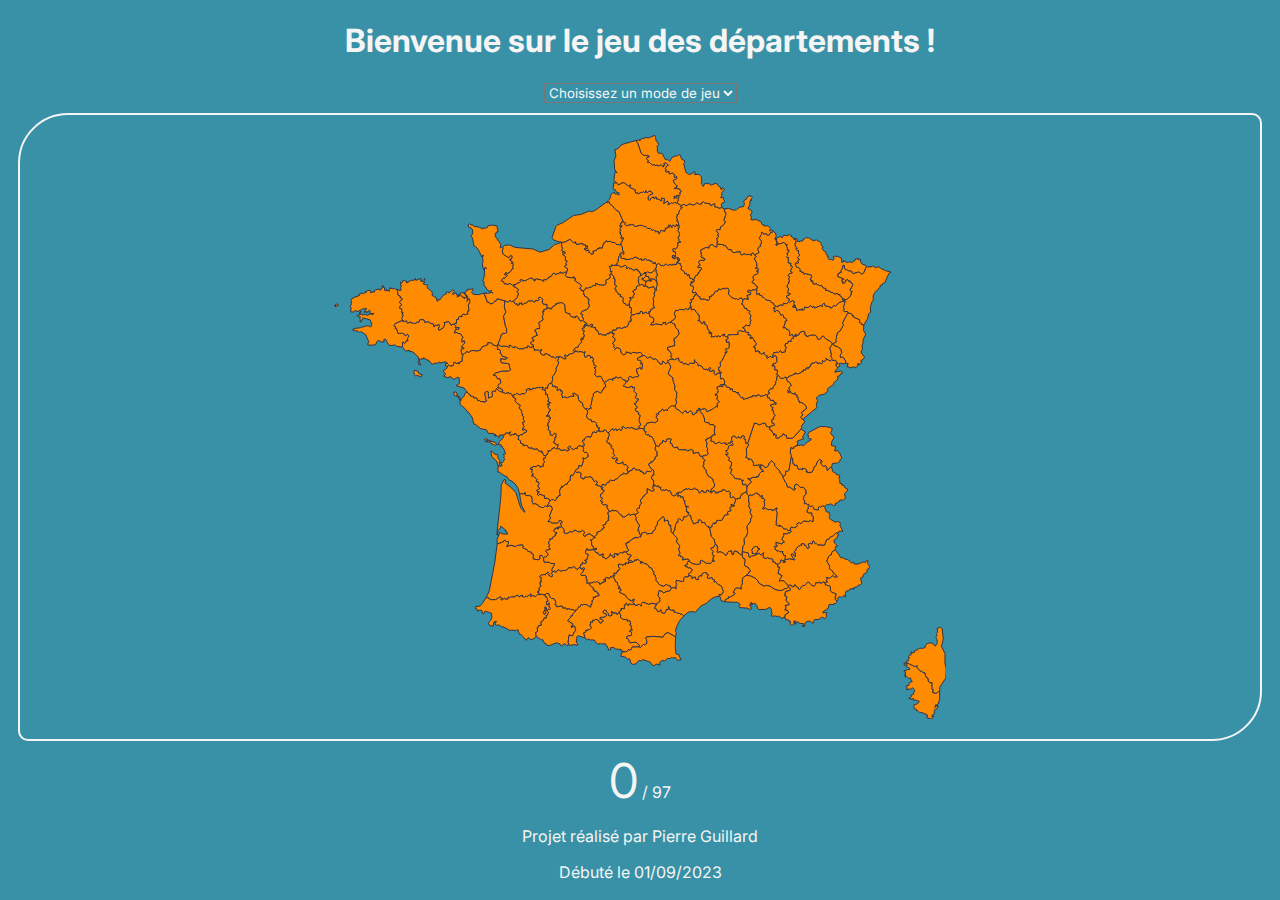
==== Departement.html @ 9df8a626 "rajout des fichiers de base (LF remplacé par CRLF)" ====
<!DOCTYPE html>
<html lang="en">
  <head>
    <meta charset="UTF-8" />
    <meta name="viewport" content="width=device-width, initial-scale=1.0" />
    <link rel="stylesheet" href="Departement.css" />
    <link rel="preconnect" href="https://fonts.googleapis.com" />
    <link rel="preconnect" href="https://fonts.gstatic.com" crossorigin />
    <link
      href="https://fonts.googleapis.com/css2?family=Inter:wght@500&display=swap"
      rel="stylesheet"
    />
    <script src="scripts/listeDepartements.js" defer></script>
    <script src="scripts/popup.js" defer></script>
    <script src="scripts/listes dep.js" defer></script>
    <script src="scripts/script.js" defer></script>
    <script src="scripts/QCM.js" defer></script>
    
  </head>

  <header><h1>Bienvenue sur le jeu des départements !</h1></header>

  <body>
    <p id="consigne">
      Clique sur le département demandé le plus rapidement possible.
    </p>
    <select name="Mode de Jeu" id="menuDeroulant">
      <option value="choix" selected>Choisissez un mode de jeu</option>
      <option value="trouve">Trouve le département</option>
      <option value="QCM">QCM connaissances</option>
    </select>
    <div id="chronometre">00:00:00</div>

    <div id="zoneAffichage">
      <button id="lancementJeu">Lancer le jeu</button>
    </div>

    <div id="carteGlobale">
    </div>

    <div id="zoneQCM">
      <div id="questions">
        <div id="consigne">Coche les bonnes réponses pour gagner des points ! (2 bonnes réponses minimum = 1 point)</div>
        <form>
        <div id="questionDepartement">
          <div>
            <label
              ><input type="radio" name="radio" id="btn1" /><span id="exemple1">1</span
            ></label>
          </div>
          <div>
            <label
              ><input type="radio" name="radio" id="btn2" /><span id="exemple2">2</span
            ></label>
          </div>
          <div>
            <label
              ><input type="radio" name="radio" id="btn3" /><span id="exemple3">3</span
            ></label>
          </div></div>
        </form>
      <form>
  
        <div id="questionNumero">
          
          <div>
            <label
              ><input type="radio" name="radio" id="btn4" /><span id="exemple4"></span
            ></label>
          </div>
        <div>
            <label
              ><input type="radio" name="radio" id="btn5" /><span id="exemple5"></span
            ></label>
        </div>
        <div>
            <label
              ><input type="radio" name="radio" id="btn6" /><span id="exemple6"></span
            ></label>
        </div></div>
      </form>
      <form>
        <div id="questionPrefecture">
          <div>
              <label
                ><input type="radio" name="radio" id="btn7" /><span id="exemple7"></span
              ></label>
          </div>
          <div>
              <label
                ><input type="radio" name="radio" id="btn8"/><span id="exemple8"></span
              ></label>
          </div>
        <div>
          <label
            ><input type="radio" name="radio" id="btn9" /><span id="exemple9"></span
          ></label>
      </div>
        
      </form>
      </div>
    
    <div><button id="btnEnvoyerReponse">Envoyer</button></div></div></div>  
    <div id="affichageScore"><span id="zoneScore">0</span> / 97</div>

    <div id="bulleInfo">
      <ul>
        <li>département = <span id="nom">..</span></li>
        <li>numéro = <span id="numero">..</span></li>
        <li>préfecture = <span id="prefecture">..</span></li>
      </ul>
    </div>
  </body>

    
  

    

  <footer>
    <p>Projet réalisé par Pierre Guillard</p>
    <p>Débuté le 01/09/2023</p>
  </footer>
</html>
---- Departement.css ----
path {
  fill: #ff8c00;
  stroke: #34344a;
}

path:hover {
  fill: #b33f62;
  cursor: pointer;
}

* {
  color: whitesmoke;
  font-family: "Inter", sans-serif;
}

#zoneAffichage,
h1,
#chronometre,
#consigne,
footer,
#affichageScore,
body,
select,
button {
  text-align: center;
  background-color: #3891a6;
}

#carteGlobale {
  display: flex;
  justify-content: center;
}

#carteGlobale {
  border: 2px solid;
  border-radius: 50px 10px;
  padding: 20px;
  margin: 10px;
}

#zoneScore {
  font-size: 300%;
}

#questionDepartement,
#questionNumero,
#questionPrefecture {
  display: grid;
  grid-template-columns: repeat(3, 20%); /* Trois colonnes de largeur égale */
  grid-template-rows: 1fr;
  row-gap: 10px;
  justify-content: center; /* Centrer les colonnes horizontalement */
}

#bulleInfo {
  background-color: #b33f62;
  display: none;
  position: fixed;
  border: 2px solid;
  border-radius: 50px 10px;
  padding: 20px;
  z-index: 1000;
}

#questions {
  border: 2px solid;
  border-radius: 50px 10px;
  padding: 20px;
  margin: 10px;
}

#zoneQCM {
  display: none;
}

#consigne {
  font-size: larger;
  font-weight: bold;
  color: #b33f62;
}
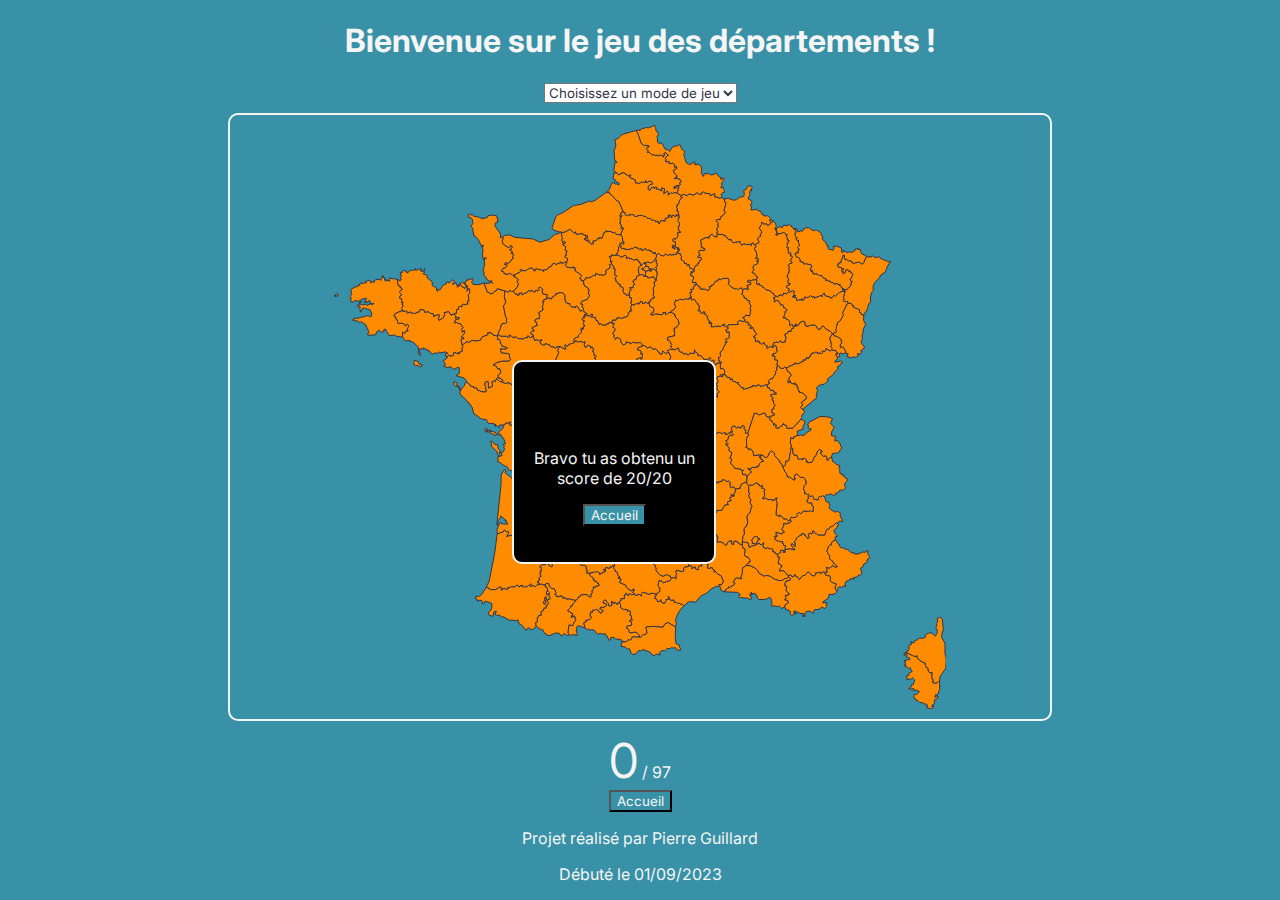
==== commit dc0cc205: "modification style de la page + création de la popup en html" ====
--- a/Departement.html
+++ b/Departement.html
@@ -11,8 +11,6 @@
       rel="stylesheet"
     />
     <script src="scripts/listeDepartements.js" defer></script>
-    <script src="scripts/popup.js" defer></script>
-    <script src="scripts/listes dep.js" defer></script>
     <script src="scripts/script.js" defer></script>
     <script src="scripts/QCM.js" defer></script>
     
@@ -102,14 +100,19 @@
     
     <div><button id="btnEnvoyerReponse">Envoyer</button></div></div></div>  
     <div id="affichageScore"><span id="zoneScore">0</span> / 97</div>
+    <button class="retourAccueil">Accueil</button>
 
     <div id="bulleInfo">
       <ul>
-        <li>département = <span id="nom">..</span></li>
-        <li>numéro = <span id="numero">..</span></li>
-        <li>préfecture = <span id="prefecture">..</span></li>
+        <li>département : <span id="nom">..</span></li>
+        <li>numéro : <span id="numero">..</span></li>
+        <li>préfecture : <span id="prefecture">..</span></li>
       </ul>
     </div>
+  
+    <div class="popup"><p>Bravo tu as obtenu un score de 20/20</p>
+    <button class="retourAccueil">Accueil</button></div>
+  
   </body>
 
     
--- a/Departement.css
+++ b/Departement.css
@@ -20,22 +20,27 @@
 footer,
 #affichageScore,
 body,
-select,
 button {
   text-align: center;
   background-color: #3891a6;
 }
 
+select,
+option {
+  color: #34344a;
+}
+
 #carteGlobale {
+  width: 800px;
   display: flex;
   justify-content: center;
 }
 
 #carteGlobale {
   border: 2px solid;
-  border-radius: 50px 10px;
-  padding: 20px;
-  margin: 10px;
+  border-radius: 10px;
+  padding: 10px;
+  margin: 10px auto;
 }
 
 #zoneScore {
@@ -57,16 +62,19 @@
   display: none;
   position: fixed;
   border: 2px solid;
-  border-radius: 50px 10px;
-  padding: 20px;
-  z-index: 1000;
+  border-radius: 10px;
+  padding-right: 10px;
+  padding-left: -5px;
+  margin-left: 15px;
+  z-index: 1;
 }
 
 #questions {
+  width: 900px;
   border: 2px solid;
-  border-radius: 50px 10px;
+  border-radius: 10px;
   padding: 20px;
-  margin: 10px;
+  margin: 10px auto;
 }
 
 #zoneQCM {
@@ -78,3 +86,19 @@
   font-weight: bold;
   color: #b33f62;
 }
+
+.popup {
+  background-color: black;
+  top: 40%;
+  left: 40%;
+  z-index: 10;
+  position: absolute;
+  width: 200px;
+  height: 200px;
+  border: 2px solid;
+  border-radius: 10px;
+}
+
+.popup p {
+  padding-top: 70px;
+}
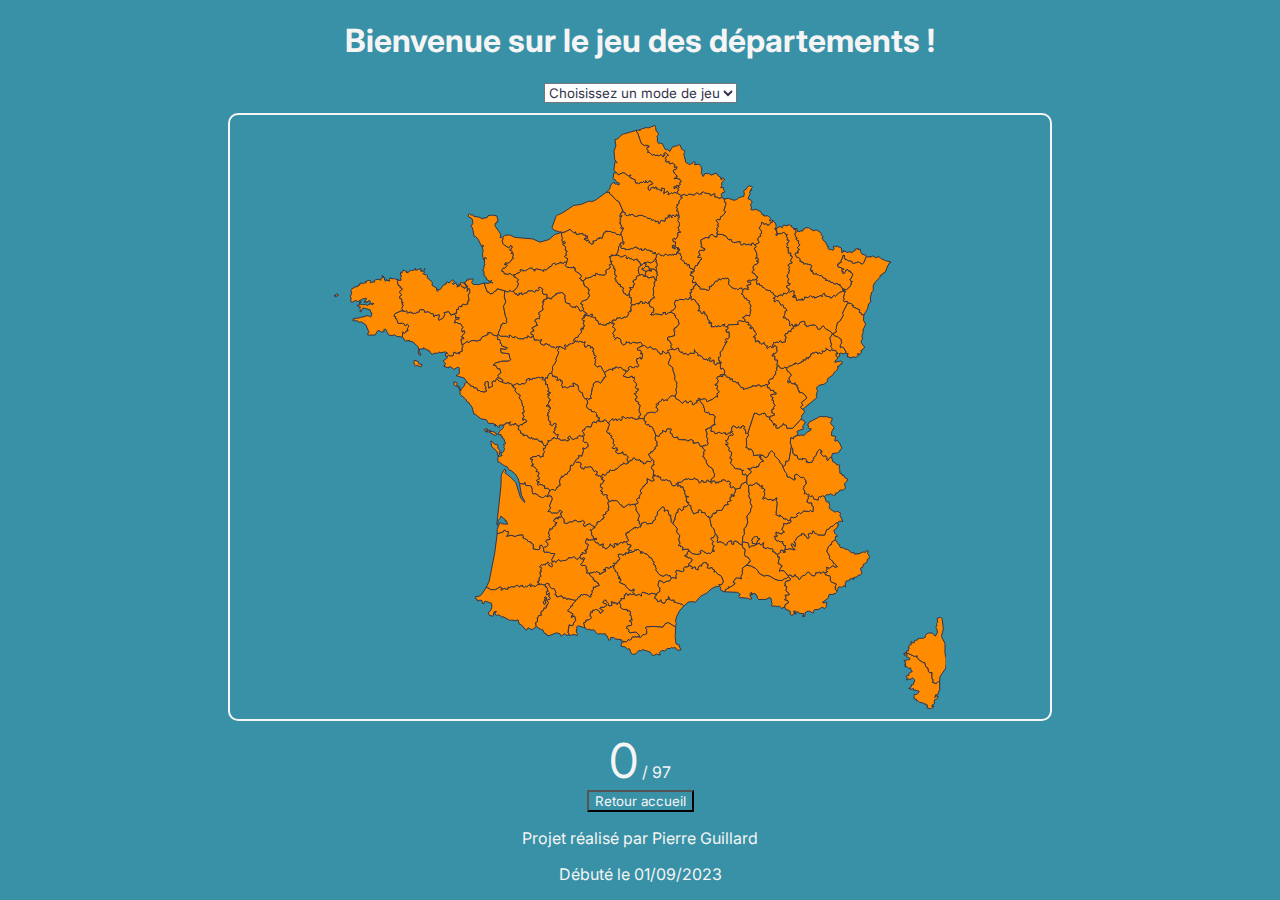
==== commit 9135575c: "prise en charge des boutons retourAccueil afin de ne pas avoir à recharger la page" ====
--- a/Departement.html
+++ b/Departement.html
@@ -29,9 +29,9 @@
     </select>
     <div id="chronometre">00:00:00</div>
 
-    <div id="zoneAffichage">
+    <div id="zoneAffichage"></div>
       <button id="lancementJeu">Lancer le jeu</button>
-    </div>
+    
 
     <div id="carteGlobale">
     </div>
@@ -100,7 +100,7 @@
     
     <div><button id="btnEnvoyerReponse">Envoyer</button></div></div></div>  
     <div id="affichageScore"><span id="zoneScore">0</span> / 97</div>
-    <button class="retourAccueil">Accueil</button>
+    <button class="retourAccueil">Retour accueil</button>
 
     <div id="bulleInfo">
       <ul>
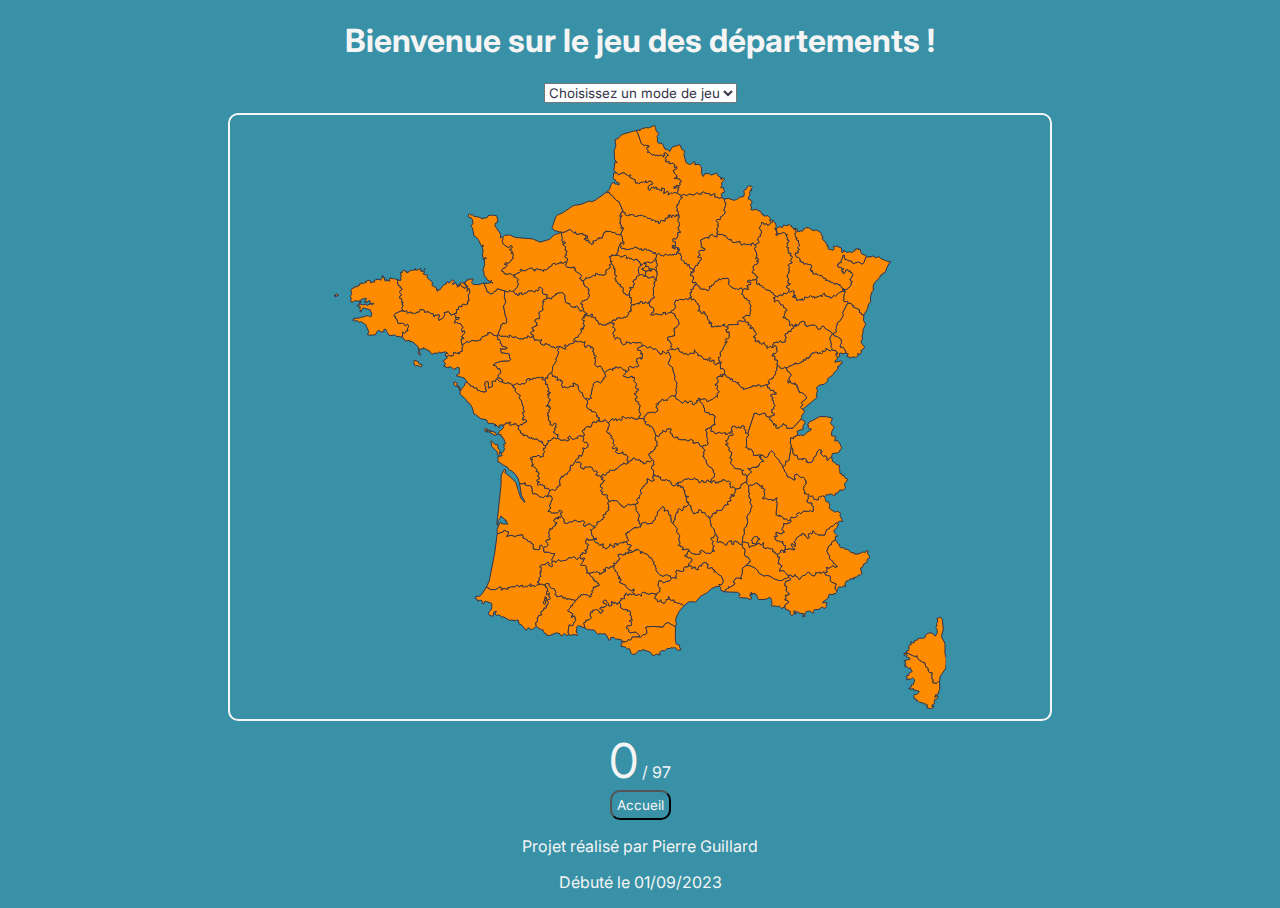
==== commit dd87a554: "message de fin partie et d'erreur lors du QCM affichés sur la popup plutôt qu'en alert()" ====
--- a/Departement.html
+++ b/Departement.html
@@ -100,7 +100,7 @@
     
     <div><button id="btnEnvoyerReponse">Envoyer</button></div></div></div>  
     <div id="affichageScore"><span id="zoneScore">0</span> / 97</div>
-    <button class="retourAccueil">Retour accueil</button>
+    
 
     <div id="bulleInfo">
       <ul>
@@ -111,8 +111,9 @@
     </div>
   
     <div class="popup"><p>Bravo tu as obtenu un score de 20/20</p>
-    <button class="retourAccueil">Accueil</button></div>
-  
+    <button class="ok">ok</button>
+    </div>
+    <button class="retourAccueil">Accueil</button>
   </body>
 
     
--- a/Departement.css
+++ b/Departement.css
@@ -93,12 +93,25 @@
   left: 40%;
   z-index: 10;
   position: absolute;
-  width: 200px;
+  width: 300px;
   height: 200px;
   border: 2px solid;
   border-radius: 10px;
 }
 
 .popup p {
-  padding-top: 70px;
+  padding-top: 50px;
 }
+
+.popup button {
+  margin-bottom: 20px;
+}
+
+button {
+  border-radius: 10px;
+  padding: 5px;
+}
+
+button:hover {
+  cursor: pointer;
+}
